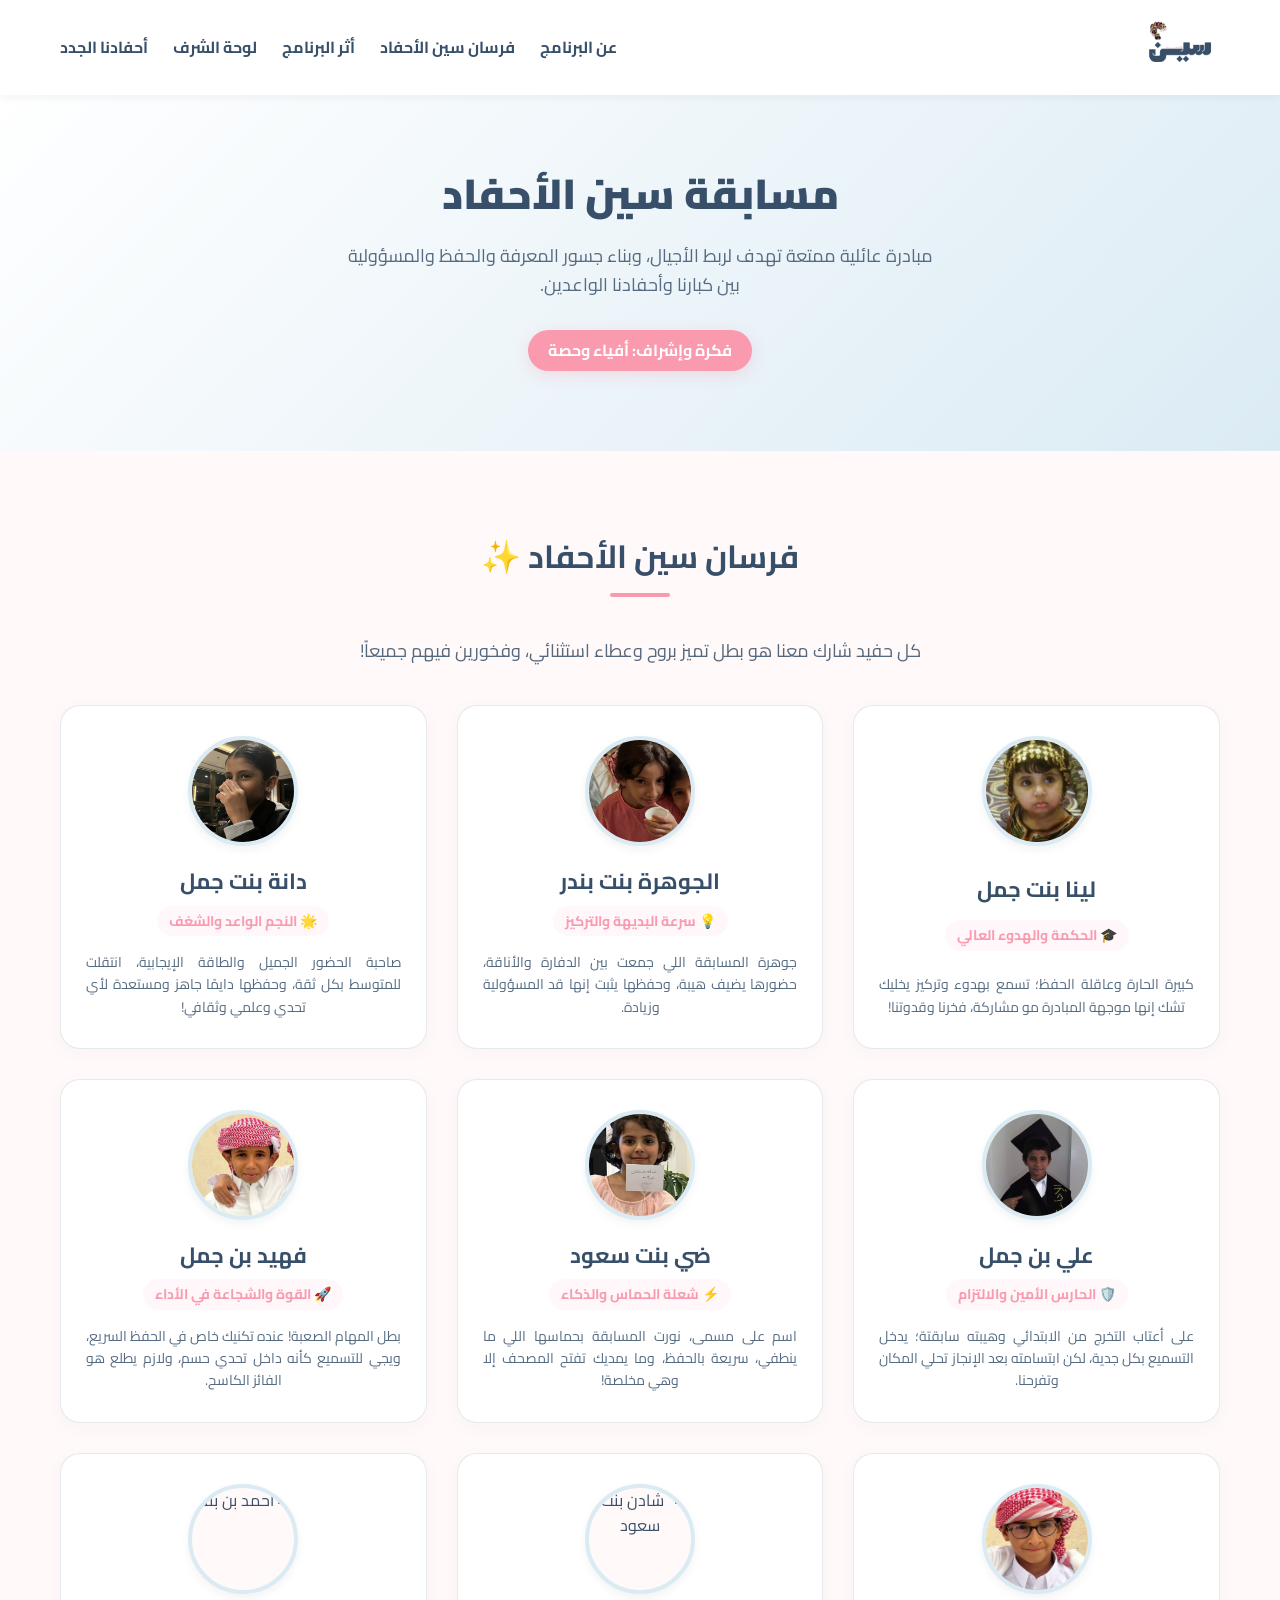
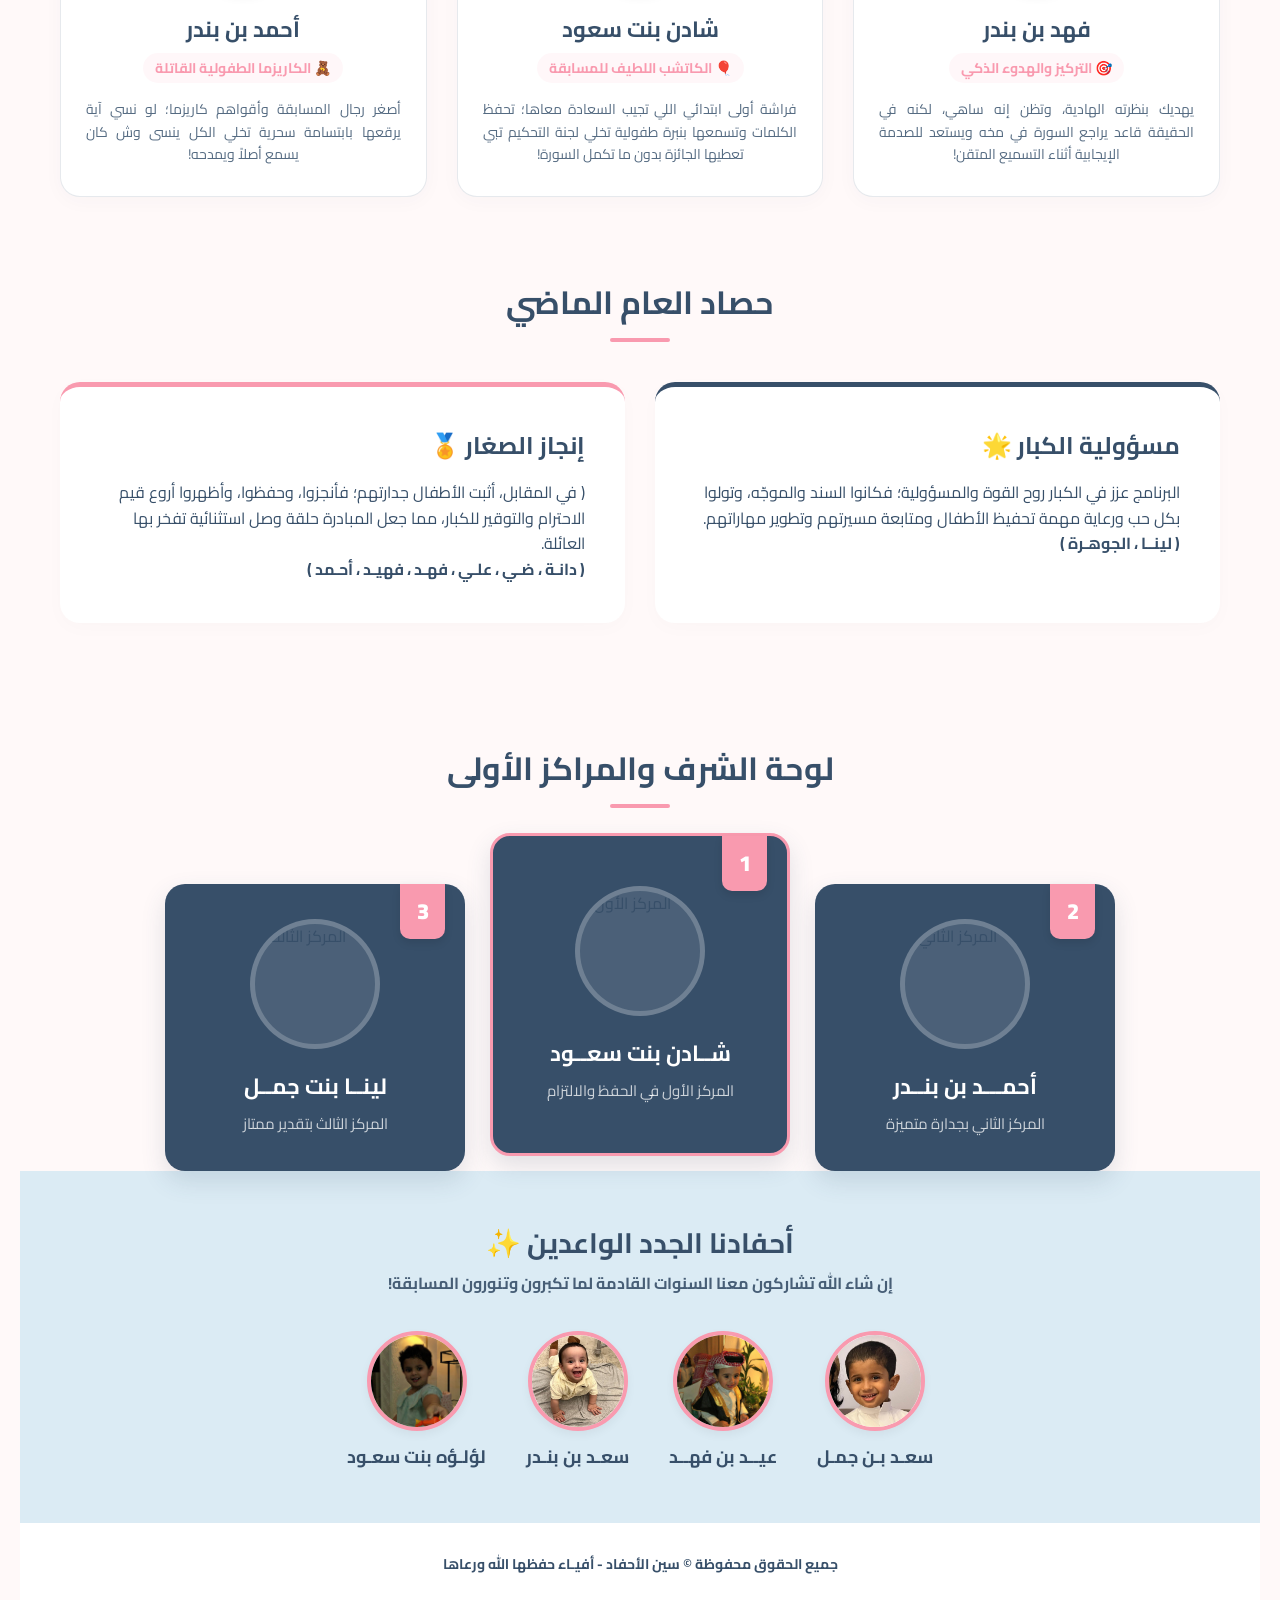
==== index.html @ 4ef6318c "Rename seen.html to index.html" ====
<!DOCTYPE html>
<html lang="ar" dir="rtl">
<head>
    <meta charset="UTF-8">
    <meta name="viewport" content="width=device-width, initial-scale=1.0">
    <title>سين الأحفاد | Seen AlAhfad</title>

    <!-- استدعاء خط Cairo للموقع -->
    <link rel="preconnect" href="https://fonts.googleapis.com">
    <link rel="preconnect" href="https://fonts.gstatic.com" crossorigin>
    <link href="https://fonts.googleapis.com/css2?family=Cairo:wght@300;400;700;900&display=swap" rel="stylesheet">

    <!-- ربط ملف الـ CSS الخارجي -->
    <link rel="stylesheet" href="seen.css">
</head>
<body>

    <!-- الهيدر ونظام التنقل -->
    <header>
        <div class="nav-container">
            <div class="logo-container">
            <img src="logo_seen.png" alt="شعار سين الأحفاد" class="site-logo">
        </div>
            <ul class="nav-links">
    <li><a href="#about">عن البرنامج</a></li>
    <li><a href="#participants">فرسان سين الأحفاد</a></li> <!-- الرابط الجديد للفرسان -->
    <li><a href="#impact">أثر البرنامج</a></li>
    <li><a href="#winners">لوحة الشرف</a></li>
    <li><a href="#new-grandchildren">أحفادنا الجدد</a></li> <!-- الرابط الجديد للأحفاد الجدد -->
</ul>
        </div>
    </header>

    <!-- القسم التعريفي الرئيسي (Hero) -->
    <section class="hero" id="about">
        <h1>مسابقة سين الأحفاد</h1>
        <p>مبادرة عائلية ممتعة تهدف لربط الأجيال، وبناء جسور المعرفة والحفظ والمسؤولية بين كبارنا وأحفادنا الواعدين.</p>
        <div class="badge-creators">فكرة وإشراف: أفياء وحصة</div>
    </section>

    <!-- قسم كل المشاركين ونبذة عنهم -->
    <section class="all-participants-section" id="participants">
        <h2 class="section-title">فرسان سين الأحفاد ✨</h2>
        <p class="participants-intro">كل حفيد شارك معنا هو بطل تميز بروح وعطاء استثنائي، وفخورين فيهم جميعاً!</p>

        <div class="participants-grid">

            <!-- 1. لينا بنت جمل -->
            <div class="participant-card">
                <div class="p-avatar-container">
                    <img src="lina.jpg" alt="لينا بنت جمل" class="p-avatar">
                </div>
                <h3 class="p-name">لينا بنت جمل</h3>
                <p class="p-feature">🎓 الحكمة والهدوء العالي </p>
                <p class="p-bio">كبيرة الحارة وعاقلة الحفظ؛ تسمع بهدوء وتركيز يخليك تشك إنها موجهة المبادرة مو مشاركة، فخرنا وقدوتنا!</p>
            </div>

            <!-- 2. الجوهرة بنت بندر -->
            <div class="participant-card">
                <div class="p-avatar-container">
                    <img src="jawhara.jpg" alt="الجوهرة بنت بندر" class="p-avatar">
                </div>
                <h3 class="p-name">الجوهرة بنت بندر</h3>
                <p class="p-feature">💡 سرعة البديهة والتركيز</p>
                <p class="p-bio">جوهرة المسابقة اللي جمعت بين الدفارة والأناقة، حضورها يضيف هيبة، وحفظها يثبت إنها قد المسؤولية وزيادة.</p>
            </div>

            <!-- 3. دانة بنت جمل -->
            <div class="participant-card">
                <div class="p-avatar-container">
                    <img src="danah.jpg" alt="دانة بنت جمل" class="p-avatar">
                </div>
                <h3 class="p-name">دانة بنت جمل</h3>
                <p class="p-feature">🌟 النجم الواعد والشغف </p>
                <p class="p-bio">صاحبة الحضور الجميل والطاقة الإيجابية، انتقلت للمتوسط بكل ثقة، وحفظها دايمًا جاهز ومستعدة لأي تحدي وعلمي وثقافي!</p>
            </div>

            <!-- 4. علي بن جمل -->
            <div class="participant-card">
                <div class="p-avatar-container">
                    <img src="ali.jpg" alt="علي بن جمل" class="p-avatar">
                </div>
                <h3 class="p-name">علي بن جمل</h3>
                <p class="p-feature">🛡️ الحارس الأمين والالتزام </p>
                <p class="p-bio">على أعتاب التخرج من الابتدائي وهيبته سابقتة؛ يدخل التسميع بكل جدية، لكن ابتسامته بعد الإنجاز تحلي المكان وتفرحنا.</p>
            </div>

            <!-- 5. ضي بنت سعود -->
            <div class="participant-card">
                <div class="p-avatar-container">
                    <img src="dhai.png" alt="ضي بنت سعود" class="p-avatar">
                </div>
                <h3 class="p-name">ضي بنت سعود</h3>
                <p class="p-feature">⚡ شعلة الحماس والذكاء</p>
                <p class="p-bio">اسم على مسمى، نورت المسابقة بحماسها اللي ما ينطفي، سريعة بالحفظ، وما يمديك تفتح المصحف إلا وهي مخلصة!</p>
            </div>

            <!-- 6. فهيد بن جمل -->
            <div class="participant-card">
                <div class="p-avatar-container">
                    <img src="faheed.png" alt="فهيد بن جمل" class="p-avatar">
                </div>
                <h3 class="p-name">فهيد بن جمل</h3>
                <p class="p-feature">🚀 القوة والشجاعة في الأداء</p>
                <p class="p-bio">بطل المهام الصعبة! عنده تكنيك خاص في الحفظ السريع، ويجي للتسميع كأنه داخل تحدي حسم، ولازم يطلع هو الفائز الكاسح.</p>
            </div>

            <!-- 7. فهد بن بندر -->
            <div class="participant-card">
                <div class="p-avatar-container">
                    <img src="fahad.png" alt="فهد بن بندر" class="p-avatar">
                </div>
                <h3 class="p-name">فهد بن بندر</h3>
                <p class="p-feature">🎯 التركيز والهدوء الذكي </p>
                <p class="p-bio">يهديك بنظرته الهادية، وتظن إنه ساهي، لكنه في الحقيقة قاعد يراجع السورة في مخه ويستعد للصدمة الإيجابية أثناء التسميع المتقن!</p>
            </div>

            <!-- 8. شادن بنت سعود -->
            <div class="participant-card">
                <div class="p-avatar-container">
                    <img src="winner1.jpg" alt="شادن بنت سعود" class="p-avatar">
                </div>
                <h3 class="p-name">شادن بنت سعود</h3>
                <p class="p-feature">🎈 الكاتشب اللطيف للمسابقة </p>
                <p class="p-bio">فراشة أولى ابتدائي اللي تجيب السعادة معاها؛ تحفظ الكلمات وتسمعها بنبرة طفولية تخلي لجنة التحكيم تبي تعطيها الجائزة بدون ما تكمل السورة!</p>
            </div>

            <!-- 9. أحمد بن بندر -->
            <div class="participant-card">
                <div class="p-avatar-container">
                    <img src="winner2.jpg" alt="أحمد بن بندر" class="p-avatar">
                </div>
                <h3 class="p-name">أحمد بن بندر</h3>
                <p class="p-feature">🧸 الكاريزما الطفولية القاتلة </p>
                <p class="p-bio">أصغر رجال المسابقة وأقواهم كاريزما؛ لو نسي آية يرقعها بابتسامة سحرية تخلي الكل ينسى وش كان يسمع أصلاً ويمدحه!</p>
            </div>

        </div>
    </section>

    <!-- قسم أثر البرنامج (حصاد السنة الماضية) -->
    <section class="impact-section" id="impact">
        <h2 class="section-title">حصاد العام الماضي</h2>
        <div class="impact-container">

            <div class="impact-card">
                <h3>مسؤولية الكبار 🌟</h3>
                <p>البرنامج عزز في الكبار روح القوة والمسؤولية؛ فكانوا السند والموجّه، وتولوا بكل حب ورعاية مهمة تحفيظ الأطفال ومتابعة مسيرتهم وتطوير مهاراتهم.</p>
            <p><b>( لينــا ، الجوهـرة ) </b></p>
            </div>

            <div class="impact-card kids">
                <h3>إنجاز الصغار 🏅</h3>
                <p>( في المقابل، أثبت الأطفال جدارتهم؛ فأنجزوا، وحفظوا، وأظهروا أروع قيم الاحترام والتوقير للكبار، مما جعل المبادرة حلقة وصل استثنائية تفخر بها العائلة.</p>
                       <p><b>( دانـة ، ضـي ، علـي ، فهـد ، فهيـد ، أحـمد ) </b></p>

            </div>

        </div>
    </section>

    <!-- قسم الفائزين والمراكز الأولى -->
    <!-- قسم الفائزين والمراكز الأولى -->
<section class="winners-section" id="winners">
        <h2 class="section-title">لوحة الشرف والمراكز الأولى</h2>

        <div class="winners-container">

            <!-- الفائز الثاني -->
            <div class="winner-card card-second">
                <div class="rank-badge">2</div>
                <div class="winner-avatar-container">
                    <img src="winner2.jpg" alt="المركز الثاني" class="winner-avatar">
                </div>
                <div class="winner-name">أحمـــد بن بنــدر </div>
                <div class="winner-achievement">المركز الثاني بجدارة متميزة</div>
            </div>

            <!-- الفائز الأول -->
            <div class="winner-card card-first">
                <div class="rank-badge">1</div>
                <div class="winner-avatar-container">
                    <img src="winner1.jpg" alt="المركز الأول" class="winner-avatar">
                </div>
                <div class="winner-name">شــادن بنت سعــود</div>
                <div class="winner-achievement">المركز الأول في الحفظ والالتزام</div>
            </div>

            <!-- الفائز الثالث -->
            <div class="winner-card card-third">
                <div class="rank-badge">3</div>
                <div class="winner-avatar-container">
                    <img src="winner3.jpg" alt="المركز الثالث" class="winner-avatar">
                </div>
                <div class="winner-name">لينــا بنت جمــل </div>
                <div class="winner-achievement">المركز الثالث بتقدير ممتاز</div>
            </div>

        </div>

    <!-- قسم الأحفاد الجدد (البار المخصص) -->
    <section class="new-grandchildren-section" id="new-grandchildren">
        <div class="new-grandchildren-container">
            <h2 class="new-title">أحفادنا الجدد الواعدين ✨</h2>
            <p class="welcome-phrase">إن شاء الله تشاركون معنا السنوات القادمة لما تكبرون وتنورون المسابقة!</p>

            <div class="grandchildren-bar">

                <div class="grandchild-item">
                    <div class="baby-avatar-container">
                        <img src="saadj.jpg" alt="سعـد بن جمل " class="baby-avatar">
                    </div>
                    <div class="baby-name"> سعـد بـن جمـل </div>
                </div>

                <!-- الحفيد الأول -->
                <div class="grandchild-item">
                    <div class="baby-avatar-container">
                        <img src="eid.jpg" alt="عيد" class="baby-avatar">
                    </div>
                    <div class="baby-name"> عيــد بن فهــد </div>
                </div>

                <!-- الحفيد الثاني -->
                <div class="grandchild-item">
                    <div class="baby-avatar-container">
                        <img src="saadb.jpg" alt="سعد بن بندر" class="baby-avatar">
                    </div>
                    <div class="baby-name">سعـد بن بنـدر</div>
                </div>

                <!-- الحفيد الثالث -->
                <div class="grandchild-item">
                    <div class="baby-avatar-container">
                        <img src="lolo1.jpg" alt="لؤلؤه بنت سعود" class="baby-avatar">
                    </div>
                    <div class="baby-name">لؤلـؤه بنت سعـود</div>
                </div>
            </div>
        </div>
    </section>
    <!-- الفوتر -->
    <footer>
        <p> <b>جميع الحقوق محفوظة © سين الأحفاد - أفيـاء حفظها الله ورعاها </b></p>
    </footer>

    <!-- ربط ملف الـ JavaScript الخارجي في نهاية الجسم -->
    <script src="seen.js"></script>
</body>
</html>
---- seen.css ----
/* تعريف الألوان المعتمدة في دليل الهوية الخاص بكِ */
:root {
    --primary-pink: #f99aaf;
    --navy-blue: #374f69;
    --light-blue: #DBEBF4;
    --bg-offwhite: #fff9f9;
    --white: #ffffff;
}

* {
    box-sizing: border-box;
    margin: 0;
    padding: 0;
    font-family: 'Cairo', sans-serif;
}

body {
    background-color: var(--bg-offwhite);
    color: var(--navy-blue);
    overflow-x: hidden;
    line-height: 1.6;
}

/* الهيدر وقائمة التنقل */
header {
    background-color: var(--white);
    box-shadow: 0 2px 10px rgba(0,0,0,0.05);
    position: fixed;
    width: 100%;
    top: 0;
    z-index: 1000;
}

.nav-container {
    max-width: 1200px;
    margin: 0 auto;
    display: flex;
    justify-content: space-between;
    align-items: center;
    padding: 10px 20px;
}

.logo-container {
    display: flex;
    align-items: center;
}

.site-logo {
    height: 85px;
    width: auto;
    display: block;
    object-fit: contain;
    transition: height 0.3s ease;
}

.nav-container {
    max-width: 1200px;
    margin: 0 auto;
    display: flex;
    justify-content: space-between;
    align-items: center;
    padding: 5px 20px; /* تقليل البادينغ الرأسي ليتزن مع كبر اللوجو */
}

/* --- قسم كل المشاركين المطور (تنسيق شبكة الـ 9 أبطال) --- */
.all-participants-section {
    max-width: 1200px;
    margin: 80px auto;
    padding: 0 20px;
    text-align: center;
}

.participants-intro {
    font-size: 18px;
    color: var(--navy-blue);
    margin-bottom: 40px;
    opacity: 0.85;
}

/* شبكة مرنة لتوزيع الـ 9 كروت بشكل متوازن (3 في كل سطر على الشاشات الكبيرة) */
.participants-grid {
    display: grid;
    grid-template-columns: repeat(auto-fit, minmax(320px, 1fr));
    gap: 30px;
}

.participant-card {
    background-color: var(--white);
    border: 1px solid rgba(55, 79, 105, 0.12);
    border-radius: 20px;
    padding: 30px 25px;
    box-shadow: 0 4px 20px rgba(55, 79, 105, 0.03);
    transition: transform 0.3s, box-shadow 0.3s;
    display: flex;
    flex-direction: column;
    justify-content: space-between; /* يضمن توازي أطوال الكروت حتى لو اختلف طول النص */
}

.participant-card:hover {
    transform: translateY(-8px);
    box-shadow: 0 12px 30px rgba(55, 79, 105, 0.1);
    border-color: var(--primary-pink); /* يقلب الإطار وردي ناعم عند التمرير */
}

/* تصميم دائرة الصورة للأبطال */
.p-avatar-container {
    width: 110px;
    height: 110px;
    border-radius: 50%;
    border: 4px solid var(--light-blue);
    overflow: hidden;
    margin: 0 auto 18px auto;
    box-shadow: 0 4px 10px rgba(0,0,0,0.05);
    background-color: var(--bg-offwhite);
}

.p-avatar {
    width: 100%;
    height: 100%;
    object-fit: cover;
    display: block;
}

.p-name {
    font-size: 22px;
    font-weight: 700;
    color: var(--navy-blue);
    margin-bottom: 6px;
}

.p-feature {
    font-size: 14px;
    font-weight: 700;
    color: var(--primary-pink); /* ميزة الطفل تظهر بالوردي المعتمد بالهوية */
    background-color: rgba(249, 154, 175, 0.08); /* خلفية وردية خفيفة جداً تعطي جمالية للعنوان */
    padding: 4px 12px;
    border-radius: 20px;
    display: inline-block;
    margin: 0 auto 15px auto;
}

.p-bio {
    font-size: 14px;
    color: #556b82;
    line-height: 1.6;
    text-align: justify; /* تنسيق النص ليكون متساوي ومريح للعين */
    text-align-last: center;
}

.nav-links {
    display: flex;
    list-style: none;
    gap: 25px;
}

.nav-links a {
    text-decoration: none;
    color: var(--navy-blue);
    font-weight: 700;
    transition: color 0.3s;
}

.nav-links a:hover {
    color: var(--primary-pink);
}

/* القسم التعريفي (Hero Section) */
.hero {
    margin-top: 80px;
    padding: 80px 20px;
    background: linear-gradient(135deg, var(--white) 0%, var(--light-blue) 100%);
    text-align: center;
    position: relative;
}

.hero h1 {
    font-size: 42px;
    font-weight: 900;
    color: var(--navy-blue);
    margin-bottom: 15px;
}

.hero p {
    font-size: 18px;
    max-width: 600px;
    margin: 0 auto 30px auto;
    color: #556b82;
}

.badge-creators {
    display: inline-block;
    background-color: var(--primary-pink);
    color: var(--white);
    padding: 8px 20px;
    border-radius: 50px;
    font-weight: 700;
    font-size: 16px;
    box-shadow: 0 4px 15px rgba(249, 154, 175, 0.3);
}

/* قسم الأثر والإنجازات */
.impact-section {
    max-width: 1200px;
    margin: 60px auto;
    padding: 0 20px;
}

.section-title {
    text-align: center;
    font-size: 32px;
    font-weight: 700;
    margin-bottom: 40px;
    position: relative;
}

.section-title::after {
    content: '';
    display: block;
    width: 60px;
    height: 4px;
    background-color: var(--primary-pink);
    margin: 10px auto 0 auto;
    border-radius: 2px;
}

.impact-container {
    display: grid;
    grid-template-columns: 1fr 1fr;
    gap: 30px;
}

@media (max-width: 768px) {
    .impact-container {
        grid-template-columns: 1fr;
    }
}

.impact-card {
    background-color: var(--white);
    padding: 40px;
    border-radius: 20px;
    border-top: 5px solid var(--navy-blue);
    box-shadow: 0 5px 20px rgba(0,0,0,0.02);
    transition: transform 0.3s;
}

.impact-card.kids {
    border-top-color: var(--primary-pink);
}

.impact-card:hover {
    transform: translateY(-5px);
}

.impact-card h3 {
    font-size: 24px;
    margin-bottom: 15px;
}

/* قسم لوحة الشرف والفائزين المطور */
.winners-section {
    background-color: var(--bg-offwhite);
    padding: 60px 20px;
}

.winners-container {
    max-width: 1100px;
    margin: 40px auto 0 auto;
    display: flex;
    flex-direction: row;
    flex-wrap: wrap;
    justify-content: center;
    align-items: flex-end; /* لتعطي شكل منصة حقيقية */
    gap: 25px;
}

.winner-card {
    background-color: var(--navy-blue);
    border-radius: 20px;
    padding: 35px 25px;
    text-align: center;
    position: relative;
    box-shadow: 0 10px 25px rgba(55, 79, 105, 0.15);
    transition: transform 0.3s;
    width: 300px;
}

/* جعل كارت المركز الأول أطول وأبرز في الترتيب البصري */
.card-first {
    order: 2; /* بالمنتصف */
    padding: 50px 25px;
    border: 3px solid var(--primary-pink);
    transform: translateY(-15px);
    z-index: 5;
}
.card-second { order: 1; } /* على اليمين/اليسار حسب الاتجاه */
.card-third { order: 3; }

@media (max-width: 900px) {
    .winners-container { align-items: center; }
    .card-first { transform: none; order: unset; }
    .card-second { order: unset; }
    .card-third { order: unset; }
}

.winner-card:hover {
    transform: translateY(-5px) scale(1.02);
}
.card-first:hover {
    transform: translateY(-20px) scale(1.02);
}

.rank-badge {
    position: absolute;
    top: 0;
    right: 20px;
    width: 45px;
    height: 55px;
    background-color: var(--primary-pink);
    color: var(--white);
    border-radius: 0 0 10px 10px;
    display: flex;
    align-items: center;
    justify-content: center;
    font-weight: 900;
    font-size: 22px;
    box-shadow: 0 4px 8px rgba(0,0,0,0.1);
}

.winner-avatar-container {
    width: 130px;
    height: 130px;
    margin: 0 auto 20px auto;
    border-radius: 50%;
    border: 5px solid rgba(255, 255, 255, 0.2);
    overflow: hidden;
    background-color: rgba(255, 255, 255, 0.1);
}

.winner-avatar {
    width: 100%;
    height: 100%;
    object-fit: cover;
    display: block;
}

.winner-name {
    font-size: 22px;
    font-weight: 700;
    color: var(--white);
    margin-bottom: 8px;
}

.winner-achievement {
    font-size: 15px;
    color: rgba(255, 255, 255, 0.75);
}

/* --- قسم الأحفاد الجدد (البار المخصص) --- */
.new-grandchildren-section {
    background-color: var(--light-blue); /* خلفية باردة وناعمة تناسب الأطفال الجدد */
    padding: 50px 20px;
    text-align: center;
}

.new-title {
    font-size: 28px;
    font-weight: 700;
    color: var(--navy-blue);
    margin-bottom: 5px;
}

.welcome-phrase {
    font-size: 16px;
    color: var(--navy-blue);
    font-weight: 700;
    margin-bottom: 35px;
    opacity: 0.9;
}

/* شريط أفقي يصف الأطفال بجانب بعضهم */
.grandchildren-bar {
    max-width: 900px;
    margin: 0 auto;
    display: flex;
    justify-content: center;
    align-items: center;
    gap: 40px;
    flex-wrap: wrap; /* يتجاوب تلقائياً مع الشاشات الصغيرة */
}

.grandchild-item {
    text-align: center;
    transition: transform 0.3s;
}

.grandchild-item:hover {
    transform: scale(1.05); /* حركة تفاعلية لطيفة عند تمرير الماوس */
}

/* حاوية صور الأطفال - دائرية وبإطار وردي من ألوان الهوية */
.baby-avatar-container {
    width: 100px;
    height: 100px;
    border-radius: 50%;
    border: 4px solid var(--primary-pink);
    overflow: hidden;
    margin: 0 auto 12px auto;
    box-shadow: 0 4px 10px rgba(0, 0, 0, 0.05);
    background-color: var(--white);
}

.baby-avatar {
    width: 100%;
    height: 100%;
    object-fit: cover;
    display: block;
}

.baby-name {
    font-size: 18px;
    font-weight: 700;
    color: var(--navy-blue);
}

/* الفوتر */
footer {
    text-align: center;
    padding: 30px;
    background-color: var(--white);
    border-top: 1px solid var(--light-blue);
    font-size: 14px;
}

/* تفعيل النزول الناعم والانسيابي للموقع بالكامل */
html {
    scroll-behavior: smooth;
}

/* باقي كودك القديم كما هو */
* {
    box-sizing: border-box;
    margin: 0;
    padding: 0;
    font-family: 'Cairo', sans-serif;
}

/* --- شاشات الجوال والأجهزة الذكية (أصغر من 768 بكسل) --- */
@media (max-width: 768px) {
    /* تصغير اللوجو قليلاً على الجوال عشان ما يغطي على المحتوى */
    .site-logo {
        height: 65px;
    }

    /* جعل الهيدر يترتب عمودياً لتفادي تداخل النصوص */
    .nav-container {
        flex-direction: column;
        gap: 10px;
        padding: 10px;
    }

    .nav-links {
        gap: 15px;
        flex-wrap: wrap;
        justify-content: center;
        padding-bottom: 5px;
    }

    .nav-links a {
        font-size: 14px; /* تصغير الخط قليلاً ليناسب شاشة الجوال */
    }

    /* ضبط المساحة العلوية للقسم الأول لكي لا يختفي تحت الهيدر المرتد */
    .hero {
        margin-top: 130px;
        padding: 60px 15px;
    }

    .hero h1 {
        font-size: 30px;
    }

    /* ضبط قسم الفرسان (المشاركين) على الجوال */
    .participants-grid {
        grid-template-columns: 1fr; /* كرت واحد ممتد في كل سطر */
        gap: 20px;
    }

    .participant-card {
        padding: 20px 15px;
    }

    /* تحويل منصة الفائزين إلى ترتيب عمودي مريح */
    .winners-container {
        flex-direction: column;
        align-items: center;
        gap: 20px;
    }

    .winner-card {
        width: 100%;
        max-width: 320px;
    }

    /* إلغاء حركات المنصة الخاصة بالكمبيوتر لكي تظهر مرتبة يدوياً على الجوال */
    .card-first, .card-second, .card-third {
        order: unset !important;
        transform: none !important;
    }

    .card-first:hover {
        transform: translateY(-5px) scale(1.02) !important;
    }

    /* ضبط بار الأحفاد الجدد */
    .grandchildren-bar {
        gap: 25px;
    }

    .baby-avatar-container {
        width: 85px;
        height: 85px;
    }
}
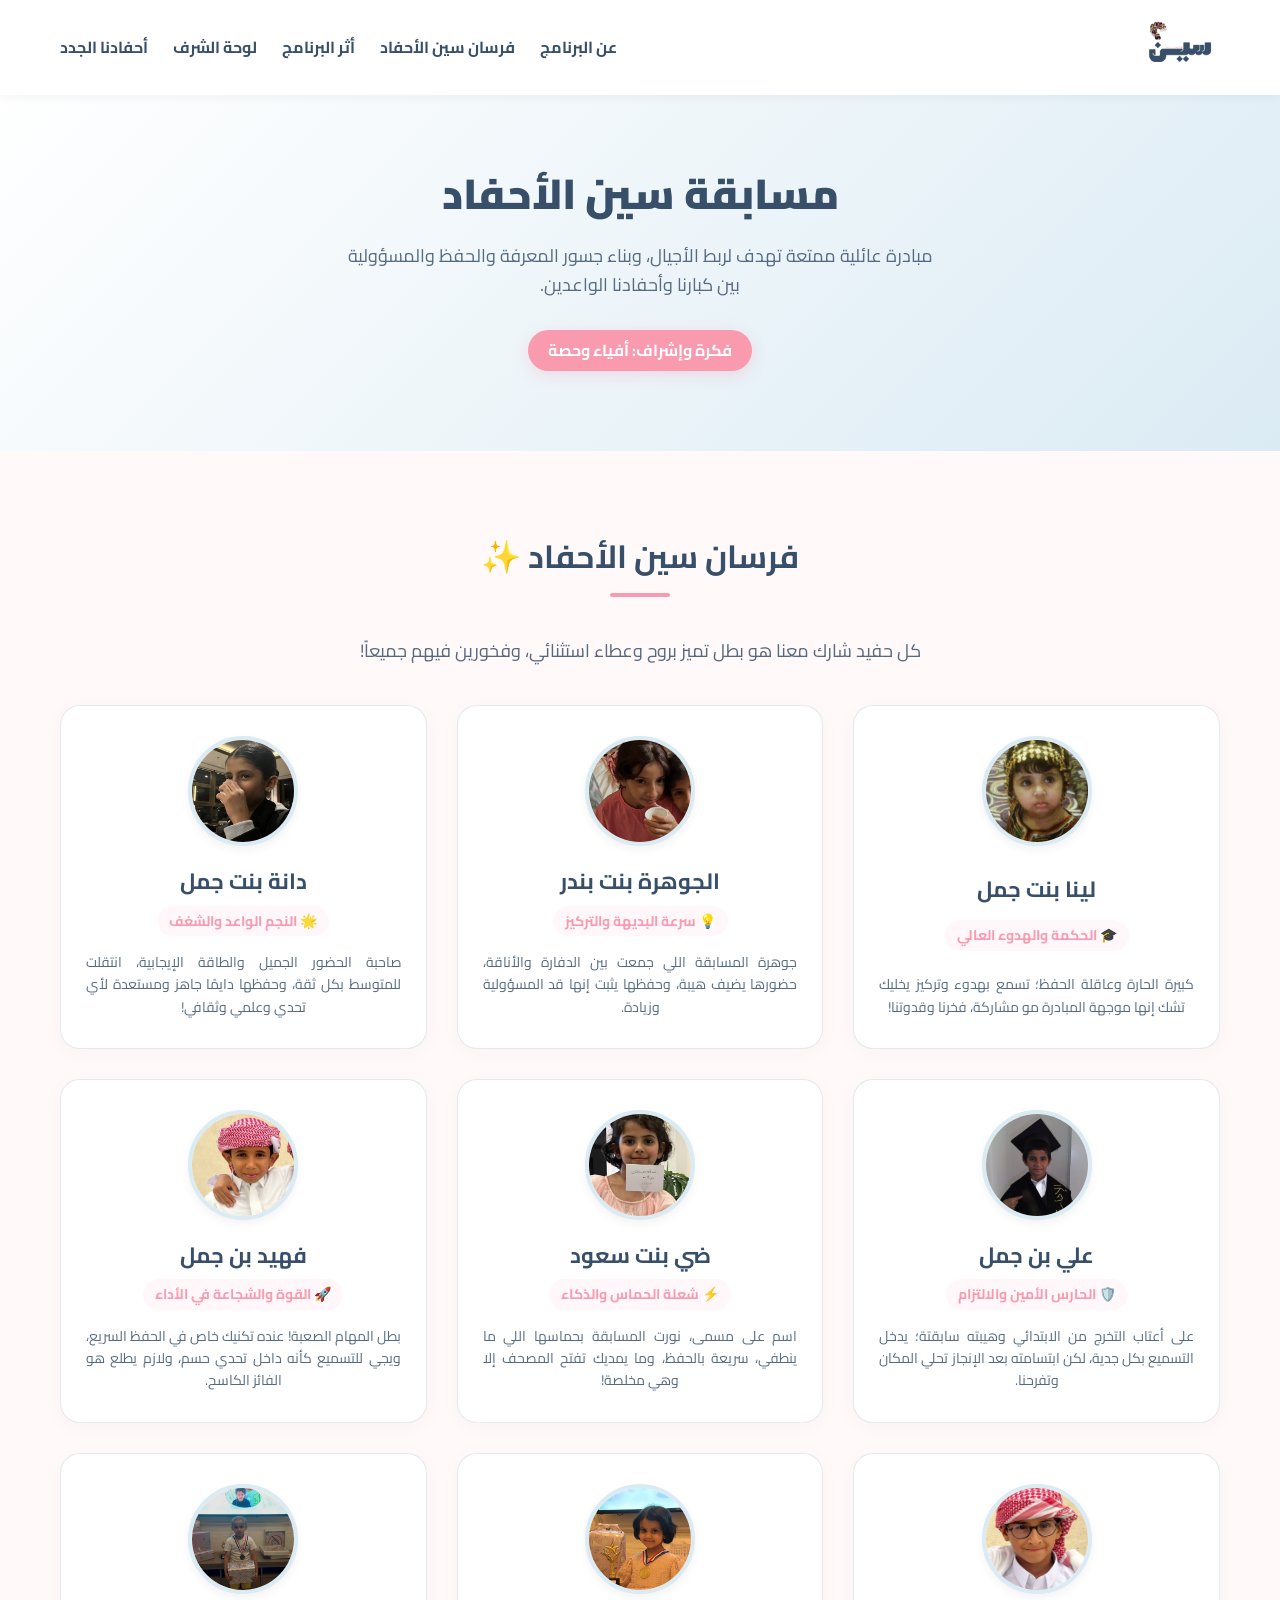
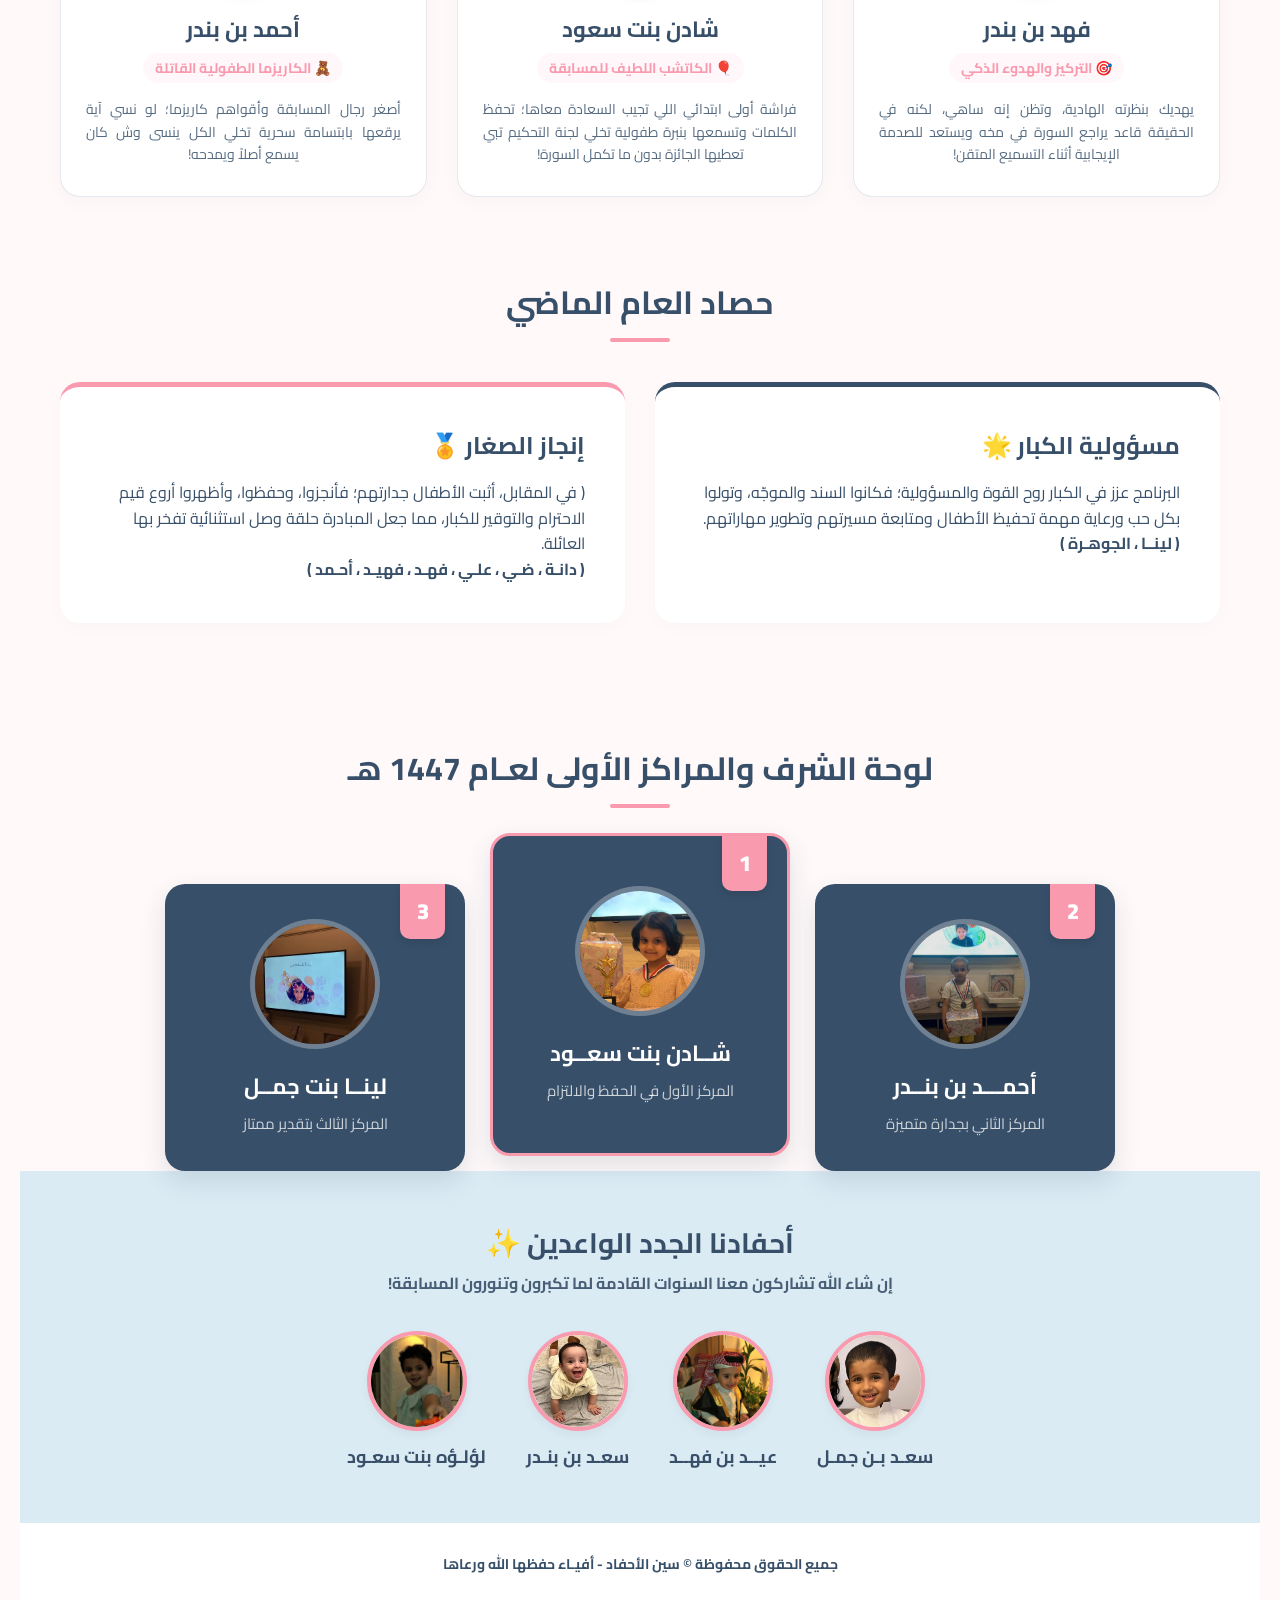
==== commit 2f108655: "Update index.html" ====
--- a/index.html
+++ b/index.html
@@ -162,7 +162,7 @@
     <!-- قسم الفائزين والمراكز الأولى -->
     <!-- قسم الفائزين والمراكز الأولى -->
 <section class="winners-section" id="winners">
-        <h2 class="section-title">لوحة الشرف والمراكز الأولى</h2>
+        <h2 class="section-title"> لوحة الشرف والمراكز الأولى لعـام 1447 هـ </h2>
 
         <div class="winners-container">
 
